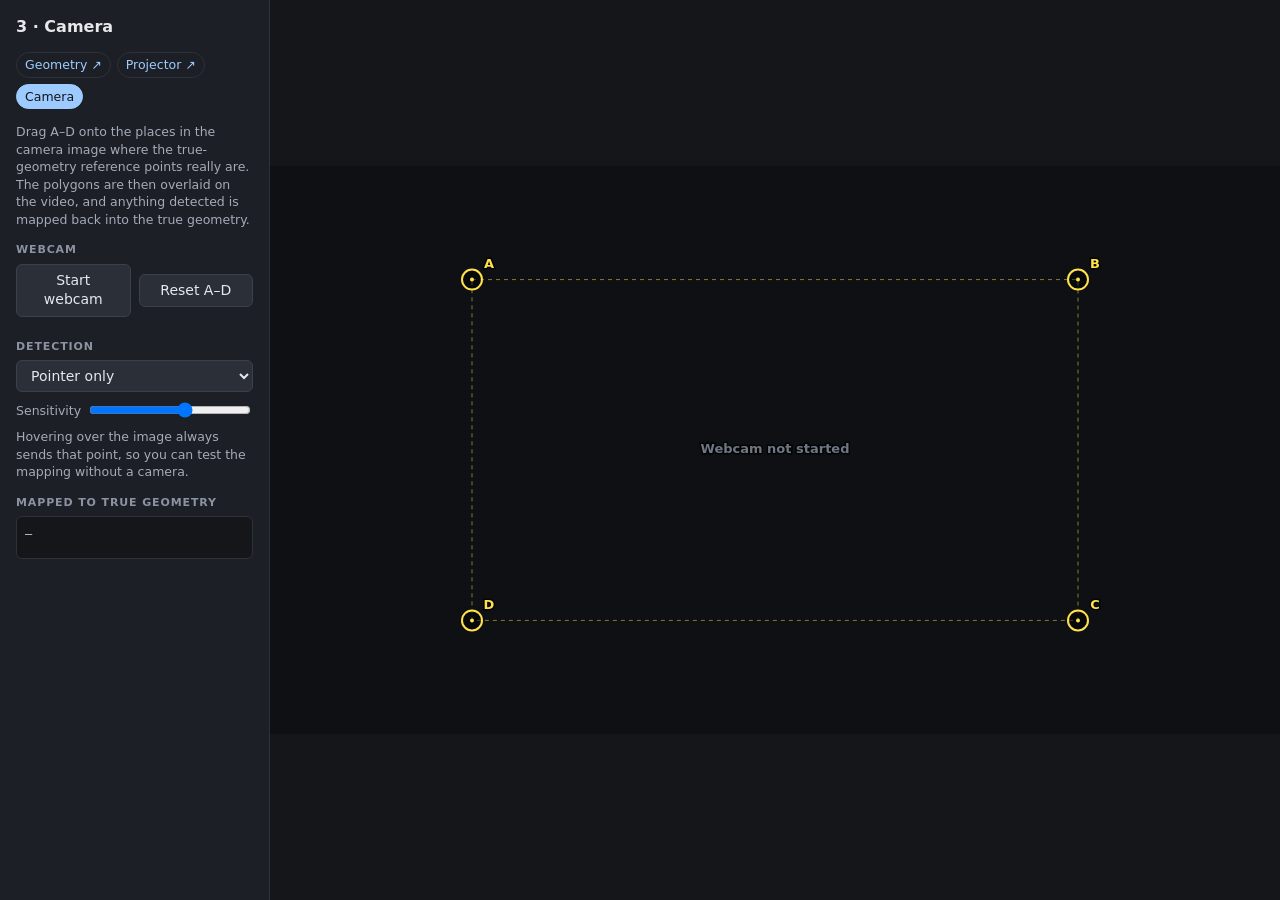
==== camera.html @ a9cc4227 "Add projection mapping demo with geometry, projector and camera pages Three vanilla JavaScript pages" ====
<!doctype html>
<html lang="en">
<head>
  <meta charset="utf-8">
  <meta name="viewport" content="width=device-width, initial-scale=1">
  <title>Camera · Projection Mapping</title>
  <link rel="stylesheet" href="style.css">
</head>
<body class="app">
  <aside>
    <h1>3 · Camera</h1>
    <nav>
      <a href="index.html" target="_blank">Geometry ↗</a>
      <a href="projector.html" target="_blank">Projector ↗</a>
      <a class="here" href="camera.html">Camera</a>
    </nav>
    <p>Drag A–D onto the places in the camera image where the true-geometry reference points really are. The polygons are then overlaid on the video, and anything detected is mapped back into the true geometry.</p>

    <section>
      <h2>Webcam</h2>
      <div class="row">
        <button id="start">Start webcam</button>
        <button id="reset">Reset A–D</button>
      </div>
      <p id="status" style="margin-top:8px"></p>
    </section>

    <section>
      <h2>Detection</h2>
      <select id="mode">
        <option value="none">Pointer only</option>
        <option value="bright">Brightest spot (torch / laser)</option>
        <option value="motion">Motion</option>
      </select>
      <label class="check" style="margin-top:8px">Sensitivity
        <input type="range" id="sensitivity" min="0" max="100" value="60">
      </label>
      <p style="margin-top:8px">Hovering over the image always sends that point, so you can test the mapping without a camera.</p>
    </section>

    <section>
      <h2>Mapped to true geometry</h2>
      <div class="readout" id="readout">—</div>
    </section>
  </aside>

  <main><canvas id="canvas"></canvas></main>
  <video id="video" playsinline muted hidden></video>

  <script src="shared.js"></script>
  <script src="camera.js"></script>
</body>
</html>
---- style.css ----
* { box-sizing: border-box; }

html, body {
  height: 100%;
  margin: 0;
  background: #14161a;
  color: #e6e8ec;
  font: 14px/1.4 system-ui, -apple-system, "Segoe UI", sans-serif;
}

body.app { display: flex; }

aside {
  width: 270px;
  flex: none;
  padding: 16px;
  background: #1c1f25;
  border-right: 1px solid #2c313a;
  overflow-y: auto;
  display: flex;
  flex-direction: column;
  gap: 14px;
}

main { flex: 1; min-width: 0; position: relative; }

canvas { display: block; width: 100%; height: 100%; touch-action: none; }

h1 { font-size: 16px; margin: 0; }
h2 { font-size: 11px; margin: 0 0 6px; text-transform: uppercase; letter-spacing: 0.08em; color: #8b93a1; }
p { margin: 0; color: #a4abb8; font-size: 12.5px; }

nav { display: flex; gap: 6px; flex-wrap: wrap; }
nav a {
  color: #9ecbff;
  text-decoration: none;
  font-size: 12.5px;
  padding: 3px 8px;
  border: 1px solid #2c313a;
  border-radius: 999px;
}
nav a:hover { background: #262b33; }
nav a.here { color: #14161a; background: #9ecbff; border-color: #9ecbff; }

button, select, input[type="text"] {
  font: inherit;
  color: inherit;
  background: #2a2f38;
  border: 1px solid #3a414d;
  border-radius: 6px;
  padding: 6px 10px;
}
button { cursor: pointer; }
button:hover { background: #343b46; }
button.active { background: #3d9bff; border-color: #3d9bff; color: #0b1220; font-weight: 600; }
button.danger:hover { background: #7a2a2e; border-color: #a33; }
input[type="text"] { width: 100%; }
input[type="text"]:disabled { opacity: 0.5; }
input[type="color"] { width: 44px; height: 32px; padding: 0; border: 1px solid #3a414d; border-radius: 6px; background: none; }
input[type="range"] { width: 100%; }
select { width: 100%; }

.row { display: flex; gap: 8px; align-items: center; }
.row > button { flex: 1; }
label.check { display: flex; gap: 6px; align-items: center; color: #a4abb8; font-size: 12.5px; }

#list { list-style: none; margin: 0; padding: 0; display: flex; flex-direction: column; gap: 4px; }
#list li {
  display: flex; align-items: center; gap: 8px;
  padding: 5px 8px; border-radius: 6px; cursor: pointer;
  border: 1px solid transparent;
}
#list li:hover { background: #262b33; }
#list li.selected { border-color: #3d9bff; background: #232a36; }
#list .swatch { width: 14px; height: 14px; border-radius: 3px; flex: none; }
#list .name { flex: 1; overflow: hidden; text-overflow: ellipsis; white-space: nowrap; }
#list button { padding: 0 7px; border: none; background: none; color: #8b93a1; }
#list button:hover { color: #ff6b6b; }
#list .empty { color: #6f7785; cursor: default; font-size: 12.5px; }

.readout {
  font: 12px/1.5 ui-monospace, SFMono-Regular, Menlo, monospace;
  background: #14161a; border: 1px solid #2c313a; border-radius: 6px;
  padding: 8px; min-height: 3.6em; white-space: pre-wrap; color: #c8ceda;
}

/* Projector page: nothing but the output and a hideable control strip. */
body.projector { background: #000; overflow: hidden; }
body.projector canvas { position: fixed; inset: 0; }
#bar {
  position: fixed; top: 12px; left: 12px; right: 12px;
  display: flex; gap: 8px; align-items: center; flex-wrap: wrap;
  padding: 8px 10px; border-radius: 10px;
  background: rgba(28, 31, 37, 0.9); border: 1px solid #2c313a;
}
#bar .hint { color: #8b93a1; font-size: 12.5px; margin-left: auto; }
body.clean #bar { display: none; }
body.clean { cursor: none; }
kbd {
  font: 11px ui-monospace, monospace; padding: 1px 5px; border-radius: 4px;
  border: 1px solid #3a414d; background: #2a2f38; color: #e6e8ec;
}
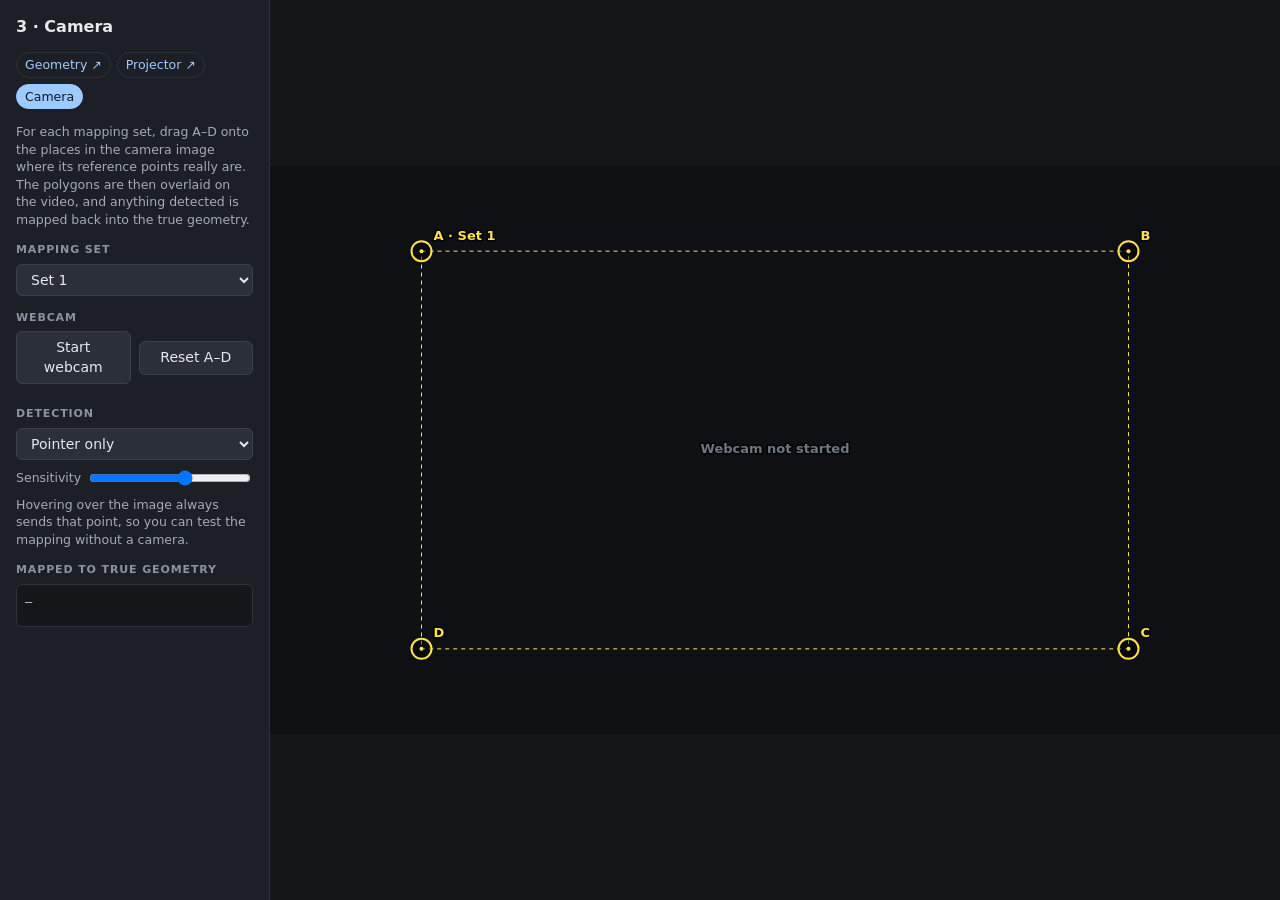
==== commit 33eb2d62: "Add multiple mapping sets A mapping set is one surface: four reference points with their true geomet" ====
--- a/camera.html
+++ b/camera.html
@@ -14,7 +14,12 @@
       <a href="projector.html" target="_blank">Projector ↗</a>
       <a class="here" href="camera.html">Camera</a>
     </nav>
-    <p>Drag A–D onto the places in the camera image where the true-geometry reference points really are. The polygons are then overlaid on the video, and anything detected is mapped back into the true geometry.</p>
+    <p>For each mapping set, drag A–D onto the places in the camera image where its reference points really are. The polygons are then overlaid on the video, and anything detected is mapped back into the true geometry.</p>
+
+    <section>
+      <h2>Mapping set</h2>
+      <select id="set"></select>
+    </section>
 
     <section>
       <h2>Webcam</h2>
--- a/style.css
+++ b/style.css
@@ -64,19 +64,19 @@
 .row > button { flex: 1; }
 label.check { display: flex; gap: 6px; align-items: center; color: #a4abb8; font-size: 12.5px; }
 
-#list { list-style: none; margin: 0; padding: 0; display: flex; flex-direction: column; gap: 4px; }
-#list li {
+.list { list-style: none; margin: 0; padding: 0; display: flex; flex-direction: column; gap: 4px; }
+.list li {
   display: flex; align-items: center; gap: 8px;
   padding: 5px 8px; border-radius: 6px; cursor: pointer;
   border: 1px solid transparent;
 }
-#list li:hover { background: #262b33; }
-#list li.selected { border-color: #3d9bff; background: #232a36; }
-#list .swatch { width: 14px; height: 14px; border-radius: 3px; flex: none; }
-#list .name { flex: 1; overflow: hidden; text-overflow: ellipsis; white-space: nowrap; }
-#list button { padding: 0 7px; border: none; background: none; color: #8b93a1; }
-#list button:hover { color: #ff6b6b; }
-#list .empty { color: #6f7785; cursor: default; font-size: 12.5px; }
+.list li:hover { background: #262b33; }
+.list li.selected { border-color: #3d9bff; background: #232a36; }
+.list .swatch { width: 14px; height: 14px; border-radius: 3px; flex: none; }
+.list .name { flex: 1; overflow: hidden; text-overflow: ellipsis; white-space: nowrap; }
+.list button { padding: 0 7px; border: none; background: none; color: #8b93a1; }
+.list button:hover { color: #ff6b6b; }
+.list .empty { color: #6f7785; cursor: default; font-size: 12.5px; }
 
 .readout {
   font: 12px/1.5 ui-monospace, SFMono-Regular, Menlo, monospace;
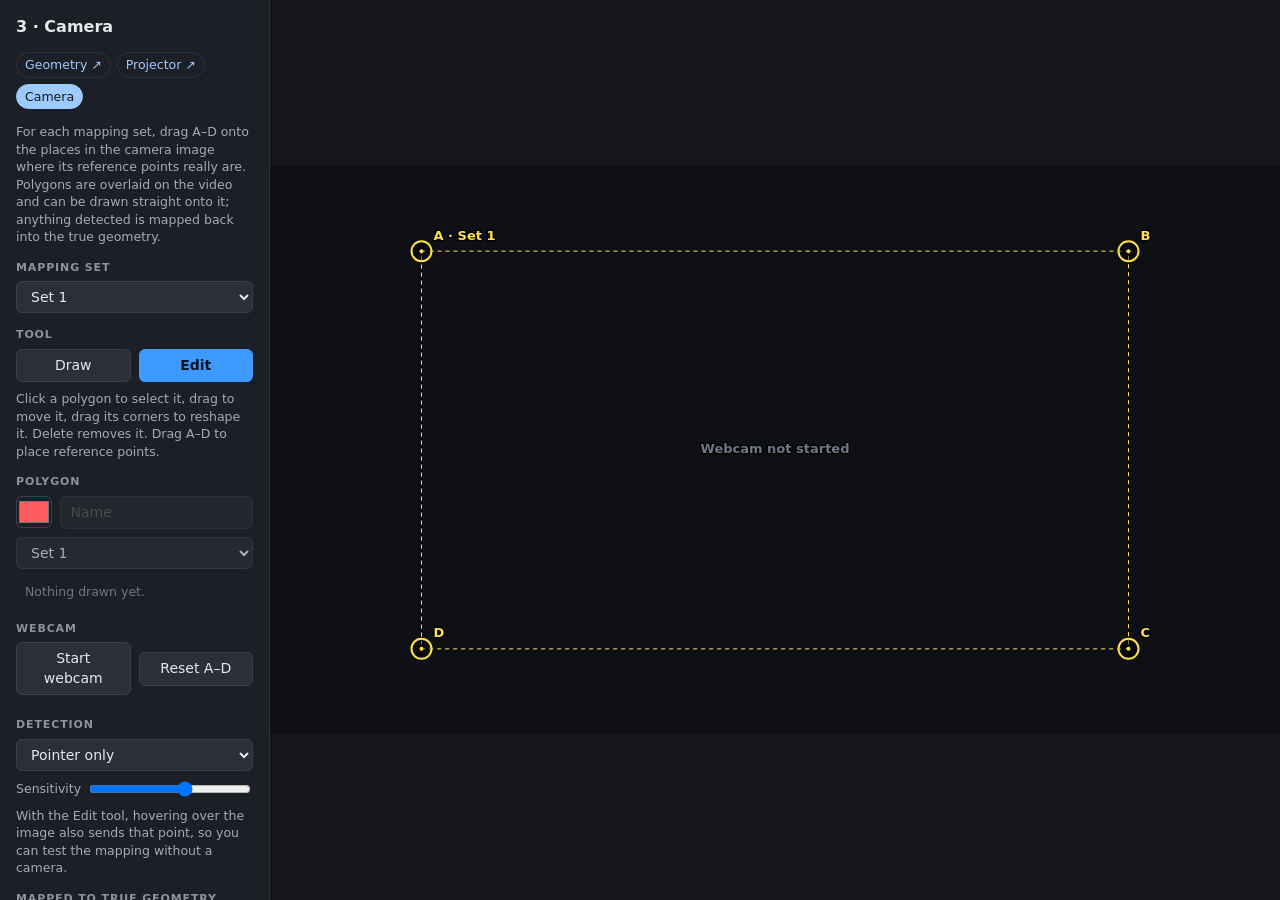
==== commit b48568be: "Add polygon drawing and editing to the projector and camera views The drawing tools move into a shar" ====
--- a/camera.html
+++ b/camera.html
@@ -14,11 +14,32 @@
       <a href="projector.html" target="_blank">Projector ↗</a>
       <a class="here" href="camera.html">Camera</a>
     </nav>
-    <p>For each mapping set, drag A–D onto the places in the camera image where its reference points really are. The polygons are then overlaid on the video, and anything detected is mapped back into the true geometry.</p>
+    <p>For each mapping set, drag A–D onto the places in the camera image where its reference points really are. Polygons are overlaid on the video and can be drawn straight onto it; anything detected is mapped back into the true geometry.</p>
 
     <section>
       <h2>Mapping set</h2>
       <select id="set"></select>
+    </section>
+
+    <section>
+      <h2>Tool</h2>
+      <div class="row">
+        <button id="tool-draw">Draw</button>
+        <button id="tool-edit">Edit</button>
+      </div>
+      <p id="hint" style="margin-top:8px"></p>
+    </section>
+
+    <section>
+      <h2>Polygon</h2>
+      <div class="row">
+        <input type="color" id="color" value="#ff5a5f" title="Colour">
+        <input type="text" id="name" placeholder="Name" disabled>
+      </div>
+      <div class="row" style="margin-top:8px">
+        <select id="poly-set" title="Mapping set this polygon belongs to" disabled></select>
+      </div>
+      <ul id="list" class="list" style="margin-top:8px"></ul>
     </section>
 
     <section>
@@ -40,7 +61,7 @@
       <label class="check" style="margin-top:8px">Sensitivity
         <input type="range" id="sensitivity" min="0" max="100" value="60">
       </label>
-      <p style="margin-top:8px">Hovering over the image always sends that point, so you can test the mapping without a camera.</p>
+      <p style="margin-top:8px">With the Edit tool, hovering over the image also sends that point, so you can test the mapping without a camera.</p>
     </section>
 
     <section>
@@ -53,6 +74,7 @@
   <video id="video" playsinline muted hidden></video>
 
   <script src="shared.js"></script>
+  <script src="editor.js"></script>
   <script src="camera.js"></script>
 </body>
 </html>
--- a/style.css
+++ b/style.css
@@ -88,12 +88,13 @@
 body.projector { background: #000; overflow: hidden; }
 body.projector canvas { position: fixed; inset: 0; }
 #bar {
-  position: fixed; top: 12px; left: 12px; right: 12px;
+  position: fixed; bottom: 12px; left: 12px; right: 12px;
   display: flex; gap: 8px; align-items: center; flex-wrap: wrap;
   padding: 8px 10px; border-radius: 10px;
   background: rgba(28, 31, 37, 0.9); border: 1px solid #2c313a;
 }
-#bar .hint { color: #8b93a1; font-size: 12.5px; margin-left: auto; }
+#bar .hint { color: #8b93a1; font-size: 12.5px; flex-basis: 100%; }
+#bar button:disabled { opacity: 0.4; cursor: default; }
 body.clean #bar { display: none; }
 body.clean { cursor: none; }
 kbd {
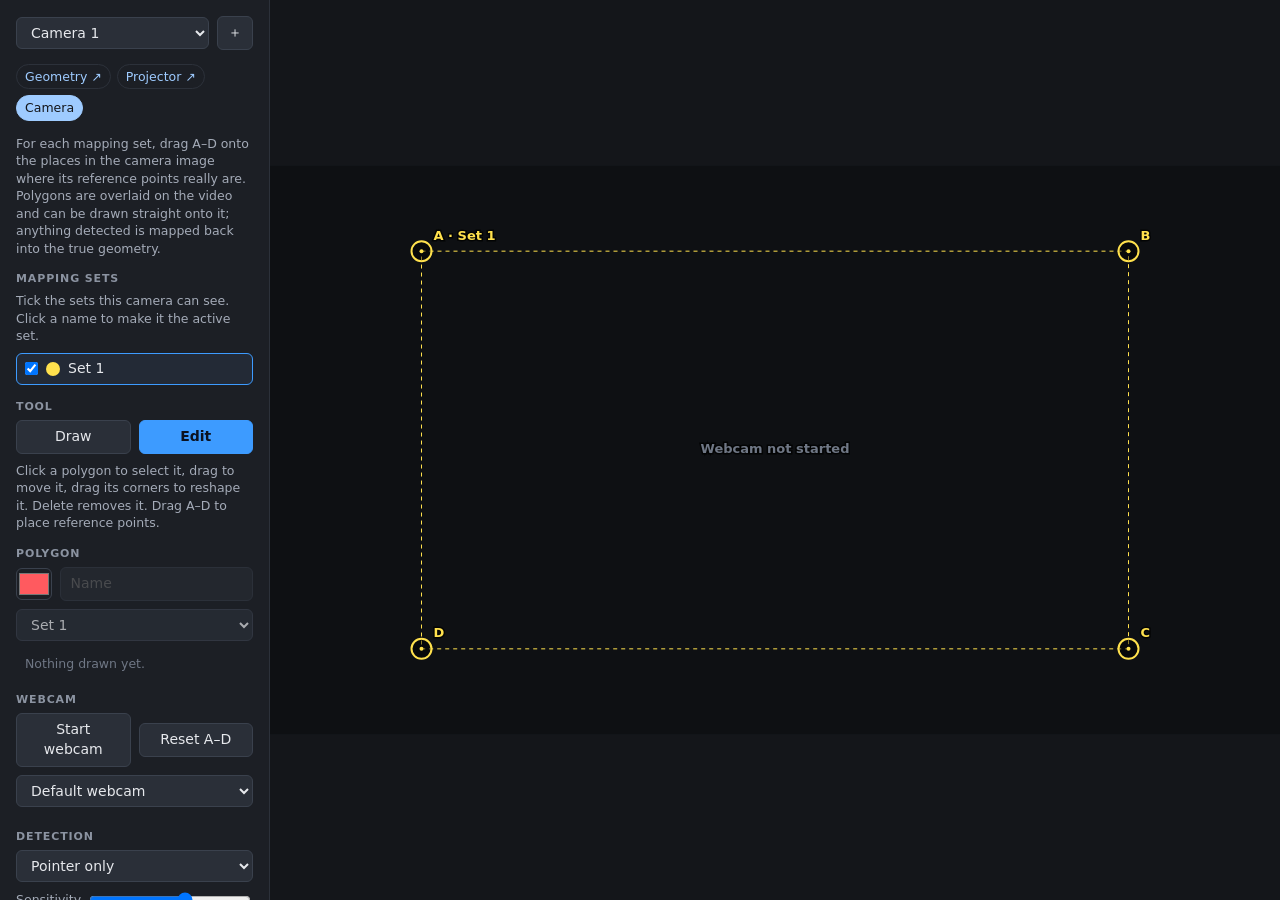
==== commit d736610d: "Support multiple projector and camera tabs with per-view set visibility Projector and camera pages a" ====
--- a/camera.html
+++ b/camera.html
@@ -8,7 +8,10 @@
 </head>
 <body class="app">
   <aside>
-    <h1>3 · Camera</h1>
+    <div class="row">
+      <select id="view" title="Which camera this tab is"></select>
+      <button id="new-view" title="Open another camera in a new tab" style="flex:none">＋</button>
+    </div>
     <nav>
       <a href="index.html" target="_blank">Geometry ↗</a>
       <a href="projector.html" target="_blank">Projector ↗</a>
@@ -17,8 +20,9 @@
     <p>For each mapping set, drag A–D onto the places in the camera image where its reference points really are. Polygons are overlaid on the video and can be drawn straight onto it; anything detected is mapped back into the true geometry.</p>
 
     <section>
-      <h2>Mapping set</h2>
-      <select id="set"></select>
+      <h2>Mapping sets</h2>
+      <p>Tick the sets this camera can see. Click a name to make it the active set.</p>
+      <ul id="sets" class="list" style="margin-top:8px"></ul>
     </section>
 
     <section>
@@ -48,6 +52,7 @@
         <button id="start">Start webcam</button>
         <button id="reset">Reset A–D</button>
       </div>
+      <select id="device" title="Which webcam to use" style="margin-top:8px"><option value="">Default webcam</option></select>
       <p id="status" style="margin-top:8px"></p>
     </section>
 
--- a/style.css
+++ b/style.css
@@ -71,6 +71,9 @@
   border: 1px solid transparent;
 }
 .list li:hover { background: #262b33; }
+.list.inline { flex-direction: row; flex-wrap: wrap; }
+.list.inline li { padding: 3px 8px; }
+.list input[type="checkbox"] { margin: 0; }
 .list li.selected { border-color: #3d9bff; background: #232a36; }
 .list .swatch { width: 14px; height: 14px; border-radius: 3px; flex: none; }
 .list .name { flex: 1; overflow: hidden; text-overflow: ellipsis; white-space: nowrap; }
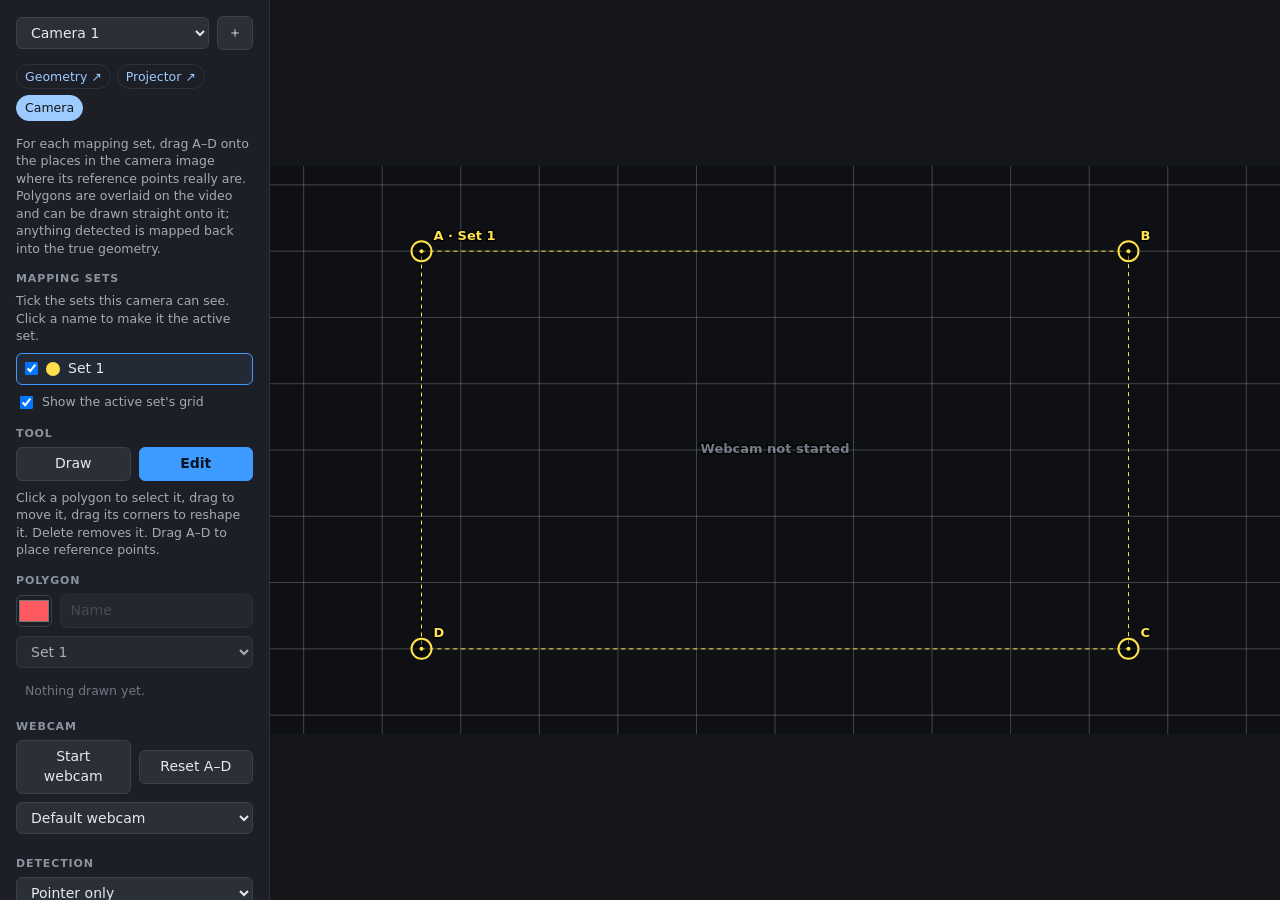
==== commit c37b179d: "Draw the grid as an unbounded plane in the projector and camera views The projector grid was limited" ====
--- a/camera.html
+++ b/camera.html
@@ -23,6 +23,7 @@
       <h2>Mapping sets</h2>
       <p>Tick the sets this camera can see. Click a name to make it the active set.</p>
       <ul id="sets" class="list" style="margin-top:8px"></ul>
+      <label class="check" style="margin-top:8px"><input type="checkbox" id="grid" checked> Show the active set's grid</label>
     </section>
 
     <section>
